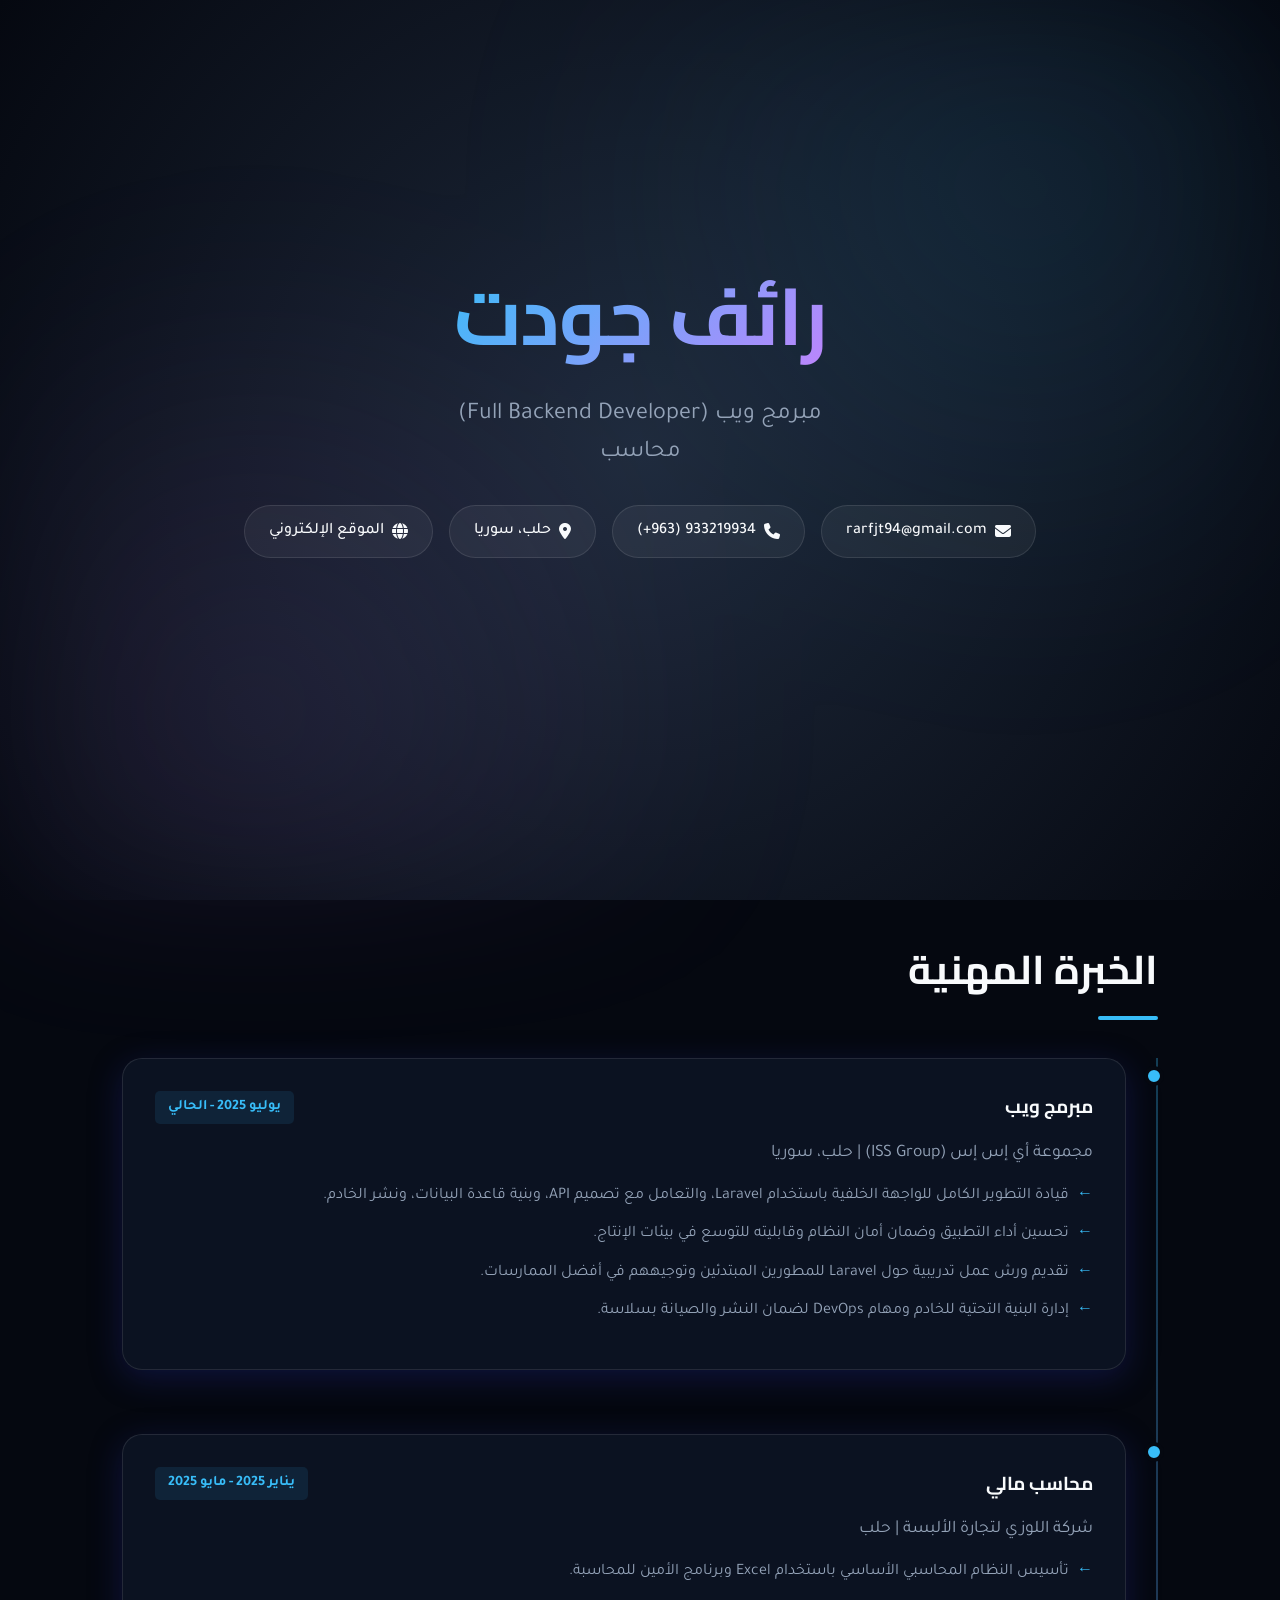
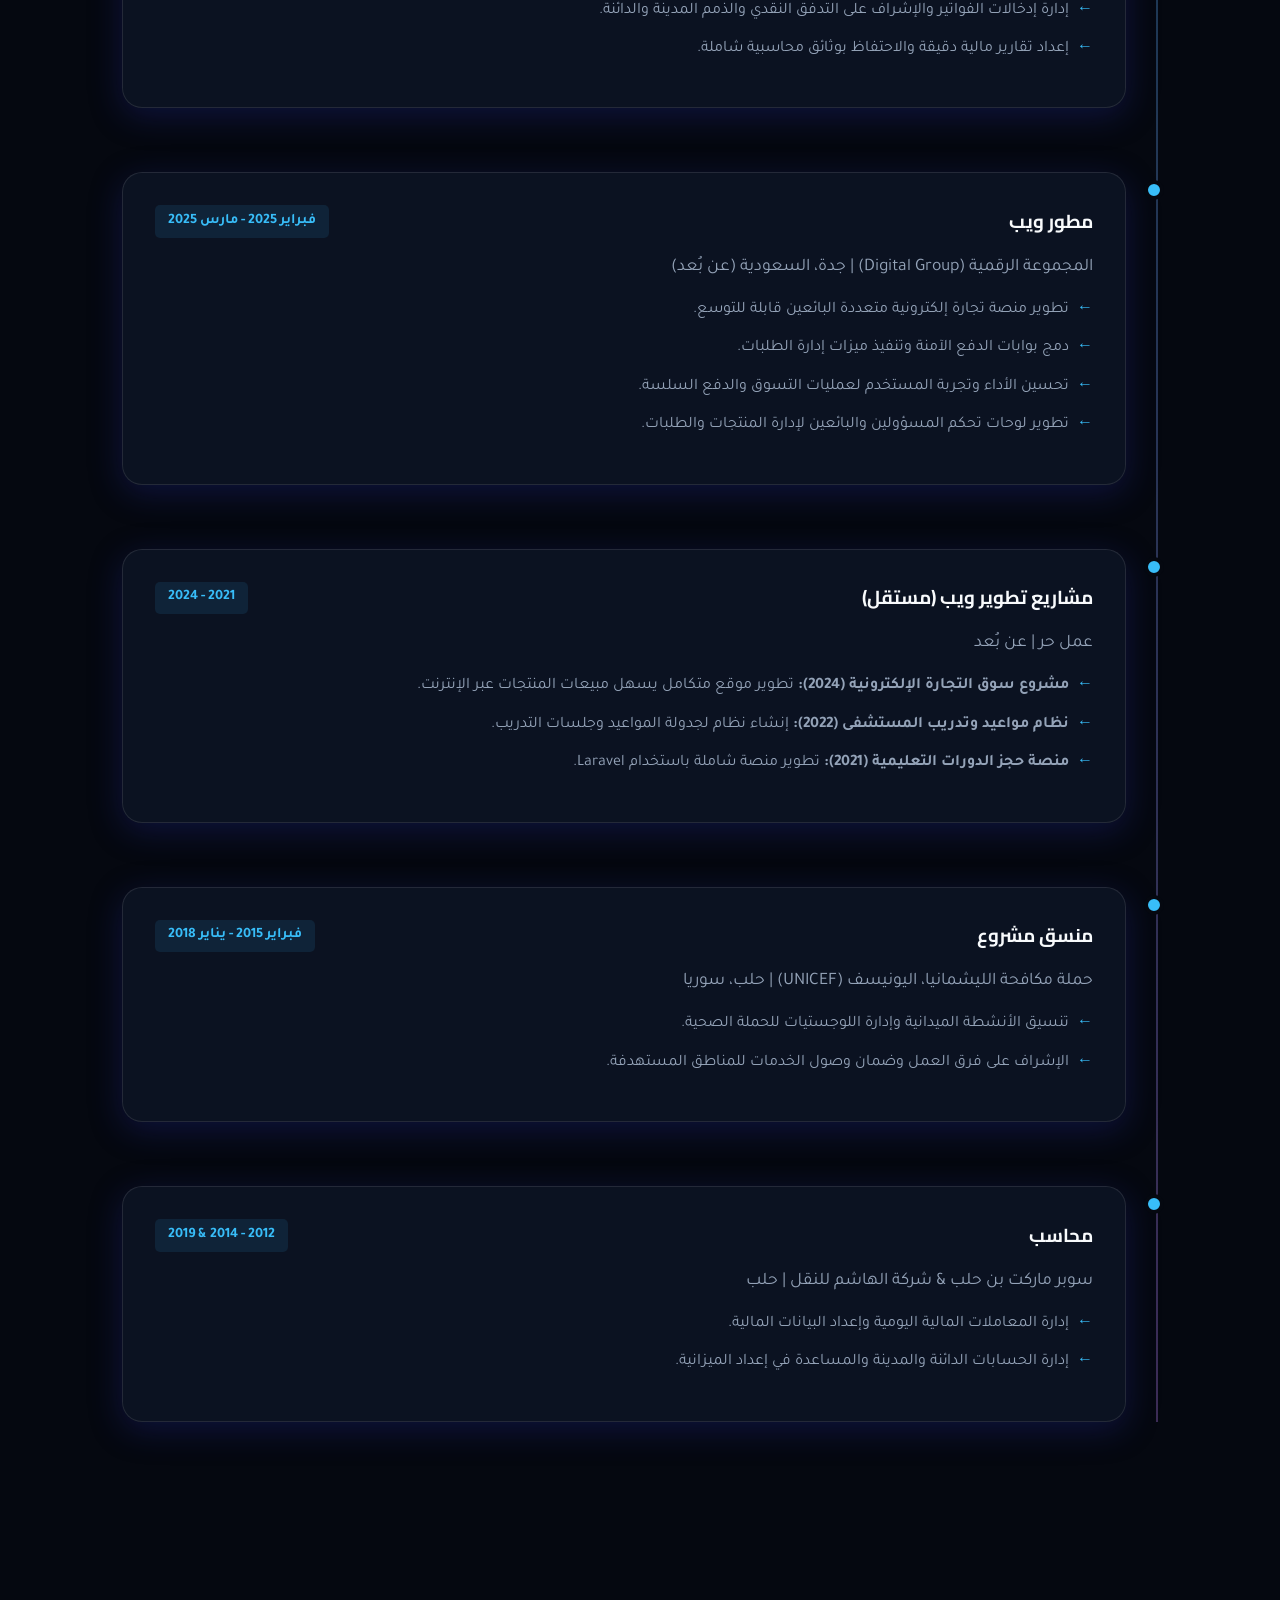
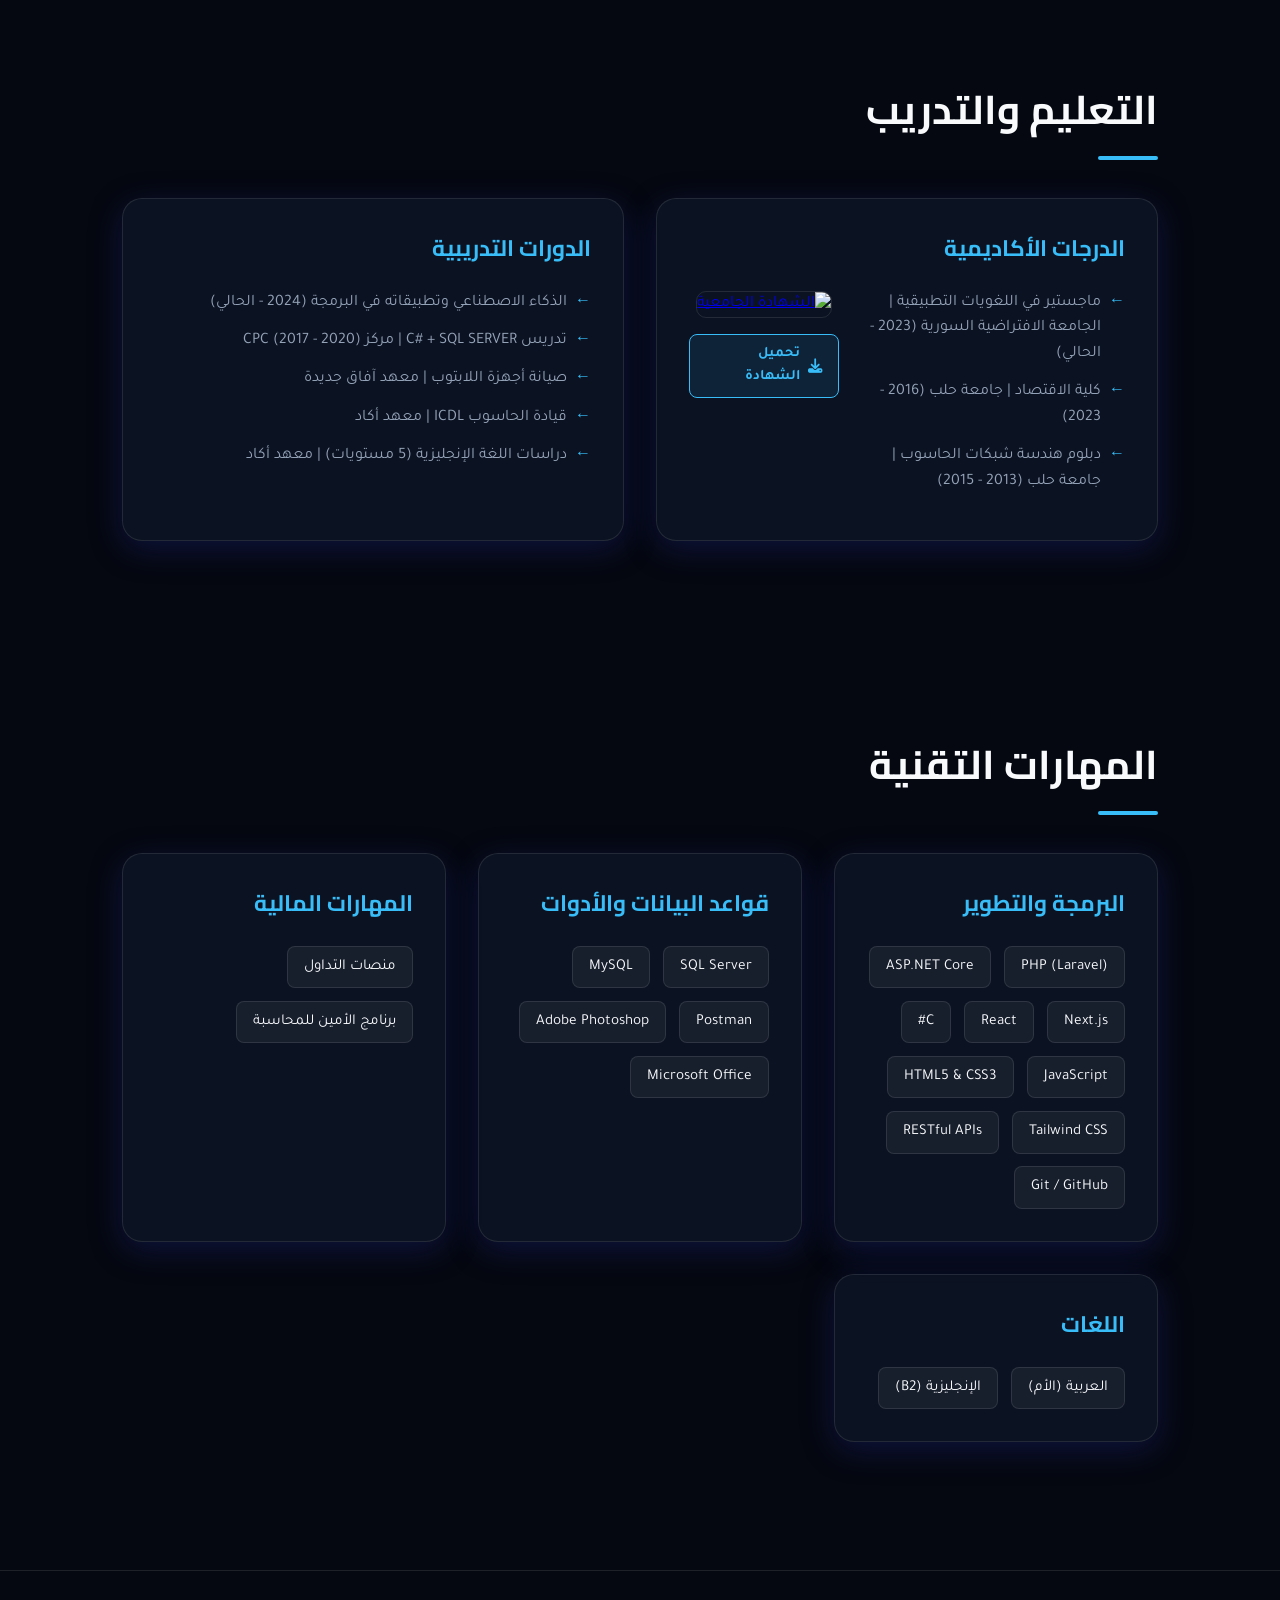
==== index.html @ 92ba601a "Initial commit: Premium Arabic CV with degree preview" ====
<!DOCTYPE html>
<html lang="ar" dir="rtl">

<head>
    <meta charset="UTF-8">
    <meta name="viewport" content="width=device-width, initial-scale=1.0">
    <meta name="description" content="السيرة الذاتية المهنية لرائف جودت - مبرمج ويب خبير و محاسب مالي">
    <title>رائف جودت | مبرمج ويب & محاسب مالي</title>
    <link rel="stylesheet" href="styles.css">
    <link rel="stylesheet" href="https://cdnjs.cloudflare.com/ajax/libs/font-awesome/6.4.0/css/all.min.css">
</head>

<body>
    <div class="bg-mesh"></div>

    <header class="hero container">
        <h1 class="reveal">رائف جودت</h1>
        <p class="reveal">مبرمج ويب (Full Backend Developer) </p>
        <p class="reveal"> محاسب</p>
        <div class="contact-pill-container reveal">
            <a href="mailto:rarfjt94@gmail.com" class="contact-pill">
                <i class="fas fa-envelope"></i>
                <span>rarfjt94@gmail.com</span>
            </a>
            <a href="tel:+963933219934" class="contact-pill">
                <i class="fas fa-phone"></i>
                <span> 933219934 (963+)</span>
            </a>
            <div class="contact-pill">
                <i class="fas fa-map-marker-alt"></i>
                <span>حلب، سوريا</span>
            </div>
            <a href="https://sensational-jalebi-9e855a.netlify.app" target="_blank" class="contact-pill">
                <i class="fas fa-globe"></i>
                <span>الموقع الإلكتروني</span>
            </a>
        </div>
    </header>

    <main class="container">

        <!-- الخبرة المهنية -->
        <section id="experience">
            <div class="section-header reveal">
                <h2>الخبرة المهنية</h2>
            </div>

            <div class="timeline">

                <div class="timeline-item reveal">
                    <div class="glass-panel timeline-content">
                        <div class="timeline-header">
                            <h3>مبرمج ويب</h3>
                            <span class="timeline-date">يوليو 2025 - الحالي</span>
                        </div>
                        <span class="company-info">مجموعة أي إس إس (ISS Group) | حلب، سوريا</span>
                        <ul class="experience-list">
                            <li>قيادة التطوير الكامل للواجهة الخلفية باستخدام Laravel، والتعامل مع تصميم API، وبنية
                                قاعدة البيانات، ونشر الخادم.</li>
                            <li>تحسين أداء التطبيق وضمان أمان النظام وقابليته للتوسع في بيئات الإنتاج.</li>
                            <li>تقديم ورش عمل تدريبية حول Laravel للمطورين المبتدئين وتوجيههم في أفضل الممارسات.</li>
                            <li>إدارة البنية التحتية للخادم ومهام DevOps لضمان النشر والصيانة بسلاسة.</li>
                        </ul>
                    </div>
                </div>

                <div class="timeline-item reveal">
                    <div class="glass-panel timeline-content">
                        <div class="timeline-header">
                            <h3>محاسب مالي</h3>
                            <span class="timeline-date">يناير 2025 - مايو 2025</span>
                        </div>
                        <span class="company-info">شركة اللوزي لتجارة الألبسة | حلب</span>
                        <ul class="experience-list">
                            <li>تأسيس النظام المحاسبي الأساسي باستخدام Excel وبرنامج الأمين للمحاسبة.</li>
                            <li>إدارة إدخالات الفواتير والإشراف على التدفق النقدي والذمم المدينة والدائنة.</li>
                            <li>إعداد تقارير مالية دقيقة والاحتفاظ بوثائق محاسبية شاملة.</li>
                        </ul>
                    </div>
                </div>

                <div class="timeline-item reveal">
                    <div class="glass-panel timeline-content">
                        <div class="timeline-header">
                            <h3>مطور ويب</h3>
                            <span class="timeline-date">فبراير 2025 - مارس 2025</span>
                        </div>
                        <span class="company-info">المجموعة الرقمية (Digital Group) | جدة، السعودية (عن بُعد)</span>
                        <ul class="experience-list">
                            <li>تطوير منصة تجارة إلكترونية متعددة البائعين قابلة للتوسع.</li>
                            <li>دمج بوابات الدفع الآمنة وتنفيذ ميزات إدارة الطلبات.</li>
                            <li>تحسين الأداء وتجربة المستخدم لعمليات التسوق والدفع السلسة.</li>
                            <li>تطوير لوحات تحكم المسؤولين والبائعين لإدارة المنتجات والطلبات.</li>
                        </ul>
                    </div>
                </div>

                <div class="timeline-item reveal">
                    <div class="glass-panel timeline-content">
                        <div class="timeline-header">
                            <h3>مشاريع تطوير ويب (مستقل)</h3>
                            <span class="timeline-date">2021 - 2024</span>
                        </div>
                        <span class="company-info">عمل حر | عن بُعد</span>
                        <ul class="experience-list">
                            <li><strong>مشروع سوق التجارة الإلكترونية (2024):</strong> تطوير موقع متكامل يسهل مبيعات
                                المنتجات عبر الإنترنت.</li>
                            <li><strong>نظام مواعيد وتدريب المستشفى (2022):</strong> إنشاء نظام لجدولة المواعيد وجلسات
                                التدريب.</li>
                            <li><strong>منصة حجز الدورات التعليمية (2021):</strong> تطوير منصة شاملة باستخدام Laravel.
                            </li>
                        </ul>
                    </div>
                </div>

                <div class="timeline-item reveal">
                    <div class="glass-panel timeline-content">
                        <div class="timeline-header">
                            <h3>منسق مشروع</h3>
                            <span class="timeline-date">فبراير 2015 - يناير 2018</span>
                        </div>
                        <span class="company-info">حملة مكافحة الليشمانيا، اليونيسف (UNICEF) | حلب، سوريا</span>
                        <ul class="experience-list">
                            <li>تنسيق الأنشطة الميدانية وإدارة اللوجستيات للحملة الصحية.</li>
                            <li>الإشراف على فرق العمل وضمان وصول الخدمات للمناطق المستهدفة.</li>
                        </ul>
                    </div>
                </div>

                <div class="timeline-item reveal">
                    <div class="glass-panel timeline-content">
                        <div class="timeline-header">
                            <h3>محاسب</h3>
                            <span class="timeline-date">2012 - 2014 & 2019</span>
                        </div>
                        <span class="company-info">سوبر ماركت بن حلب & شركة الهاشم للنقل | حلب</span>
                        <ul class="experience-list">
                            <li>إدارة المعاملات المالية اليومية وإعداد البيانات المالية.</li>
                            <li>إدارة الحسابات الدائنة والمدينة والمساعدة في إعداد الميزانية.</li>
                        </ul>
                    </div>
                </div>

            </div>
        </section>

        <!-- التعليم -->
        <section id="education">
            <div class="section-header reveal">
                <h2>التعليم والتدريب</h2>
            </div>

            <div class="skills-grid">
                <div class="glass-panel skill-category reveal">
                    <h3>الدرجات الأكاديمية</h3>
                    <div class="degree-container">
                        <div class="degree-text">
                            <ul class="experience-list">
                                <li>ماجستير في اللغويات التطبيقية | الجامعة الافتراضية السورية (2023 - الحالي)</li>
                                <li>كلية الاقتصاد | جامعة حلب (2016 - 2023)</li>
                                <li>دبلوم هندسة شبكات الحاسوب | جامعة حلب (2013 - 2015)</li>
                            </ul>
                        </div>
                        <div class="degree-preview">
                            <a href="img20240713_06535596.png" target="_blank">
                                <img src="img20240713_06535596.png" alt="الشهادة الجامعية" class="doc-thumb">
                            </a>
                            <a href="img20240713_06535596.png" download class="btn-download">
                                <i class="fas fa-download"></i>
                                <span>تحميل الشهادة</span>
                            </a>
                        </div>
                    </div>
                </div>

                <div class="glass-panel skill-category reveal">
                    <h3>الدورات التدريبية</h3>
                    <ul class="experience-list">
                        <li>الذكاء الاصطناعي وتطبيقاته في البرمجة (2024 - الحالي)</li>
                        <li>تدريس C# + SQL SERVER | مركز CPC (2017 - 2020)</li>
                        <li>صيانة أجهزة اللابتوب | معهد آفاق جديدة</li>
                        <li>قيادة الحاسوب ICDL | معهد أكاد</li>
                        <li>دراسات اللغة الإنجليزية (5 مستويات) | معهد أكاد</li>
                    </ul>
                </div>
            </div>
        </section>

        <!-- المهارات -->
        <section id="skills">
            <div class="section-header reveal">
                <h2>المهارات التقنية</h2>
            </div>

            <div class="skills-grid">
                <div class="glass-panel skill-category reveal">
                    <h3>البرمجة والتطوير</h3>
                    <div class="skill-tags">
                        <span class="skill-tag">PHP (Laravel)</span>
                        <span class="skill-tag">ASP.NET Core</span>
                        <span class="skill-tag">Next.js</span>
                        <span class="skill-tag">React</span>
                        <span class="skill-tag">C#</span>
                        <span class="skill-tag">JavaScript</span>
                        <span class="skill-tag">HTML5 & CSS3</span>
                        <span class="skill-tag">Tailwind CSS</span>
                        <span class="skill-tag">RESTful APIs</span>
                        <span class="skill-tag">Git / GitHub</span>
                    </div>
                </div>

                <div class="glass-panel skill-category reveal">
                    <h3>قواعد البيانات والأدوات</h3>
                    <div class="skill-tags">
                        <span class="skill-tag">SQL Server</span>
                        <span class="skill-tag">MySQL</span>
                        <span class="skill-tag">Postman</span>
                        <span class="skill-tag">Adobe Photoshop</span>
                        <span class="skill-tag">Microsoft Office</span>
                    </div>
                </div>

                <div class="glass-panel skill-category reveal">
                    <h3>المهارات المالية</h3>
                    <div class="skill-tags">
                        <span class="skill-tag">منصات التداول</span>
                        <span class="skill-tag">برنامج الأمين للمحاسبة</span>
                    </div>
                </div>

                <div class="glass-panel skill-category reveal">
                    <h3>اللغات</h3>
                    <div class="skill-tags">
                        <span class="skill-tag">العربية (الأم)</span>
                        <span class="skill-tag">الإنجليزية (B2)</span>
                    </div>
                </div>
            </div>
        </section>

    </main>

    <footer>

    </footer>

    <script src="script.js"></script>
</body>

</html>
---- styles.css ----
@import url('https://fonts.googleapis.com/css2?family=Cairo:wght@400;700;900&family=Tajawal:wght@300;400;500;700&display=swap');

:root {
    --bg-dark: #050810;
    --card-bg: rgba(15, 23, 42, 0.7);
    --primary: #38bdf8;
    --secondary: #818cf8;
    --accent: #c084fc;
    --text-primary: #f8fafc;
    --text-secondary: #94a3b8;
    --glass-border: rgba(255, 255, 255, 0.1);
    --glass-shadow: 0 8px 32px 0 rgba(31, 38, 135, 0.37);
    --transition: all 0.4s cubic-bezier(0.4, 0, 0.2, 1);
}

* {
    margin: 0;
    padding: 0;
    box-sizing: border-box;
}

body {
    background-color: var(--bg-dark);
    color: var(--text-primary);
    font-family: 'Tajawal', sans-serif;
    line-height: 1.6;
    overflow-x: hidden;
    scroll-behavior: smooth;
    direction: rtl;
}

h1, h2, h3, h4 {
    font-family: 'Cairo', sans-serif;
    font-weight: 700;
}

/* Background Animation */
.bg-mesh {
    position: fixed;
    top: 0;
    left: 0;
    width: 100%;
    height: 100%;
    z-index: -1;
    background: radial-gradient(circle at 50% 50%, #1e293b 0%, #050810 100%);
}

.bg-mesh::after {
    content: '';
    position: absolute;
    width: 100%;
    height: 100%;
    background: radial-gradient(circle at 80% 20%, rgba(56, 189, 248, 0.1) 0%, transparent 40%),
                radial-gradient(circle at 20% 80%, rgba(192, 132, 252, 0.1) 0%, transparent 40%);
    filter: blur(80px);
}

.container {
    max-width: 1100px;
    margin: 0 auto;
    padding: 2rem;
}

/* Glassmorphism Classes */
.glass-panel {
    background: var(--card-bg);
    backdrop-filter: blur(12px);
    -webkit-backdrop-filter: blur(12px);
    border: 1px solid var(--glass-border);
    border-radius: 20px;
    box-shadow: var(--glass-shadow);
}

/* Hero Section */
.hero {
    height: 90vh;
    display: flex;
    flex-direction: column;
    justify-content: center;
    align-items: center;
    text-align: center;
    padding: 2rem;
    position: relative;
    overflow: hidden;
}

.hero h1 {
    font-size: clamp(3rem, 8vw, 5rem);
    background: linear-gradient(135deg, var(--primary), var(--accent));
    -webkit-background-clip: text;
    -webkit-text-fill-color: transparent;
    margin-bottom: 1rem;
    letter-spacing: -1px;
}

.hero p {
    font-size: 1.5rem;
    color: var(--text-secondary);
    max-width: 700px;
}

.contact-pill-container {
    display: flex;
    flex-wrap: wrap;
    justify-content: center;
    gap: 1rem;
    margin-top: 2rem;
}

.contact-pill {
    display: flex;
    align-items: center;
    gap: 0.5rem;
    padding: 0.8rem 1.5rem;
    background: rgba(255, 255, 255, 0.05);
    border: 1px solid var(--glass-border);
    border-radius: 50px;
    text-decoration: none;
    color: var(--text-primary);
    transition: var(--transition);
    font-weight: 500;
}

.contact-pill:hover {
    background: var(--primary);
    color: var(--bg-dark);
    transform: translateY(-5px);
    box-shadow: 0 10px 20px rgba(56, 189, 248, 0.3);
}

/* Sections */
section {
    padding: 6rem 0;
}

.section-header {
    margin-bottom: 3rem;
    position: relative;
}

.section-header h2 {
    font-size: 2.5rem;
    display: inline-block;
    padding-bottom: 0.5rem;
}

.section-header::after {
    content: '';
    position: absolute;
    bottom: -10px;
    right: 0;
    width: 60px;
    height: 4px;
    background: var(--primary);
    border-radius: 2px;
}

/* Experience Timeline */
.timeline {
    position: relative;
    padding-right: 2rem;
}

.timeline::before {
    content: '';
    position: absolute;
    right: 0;
    top: 0;
    width: 2px;
    height: 100%;
    background: linear-gradient(to bottom, var(--primary), var(--accent));
    opacity: 0.3;
}

.timeline-item {
    position: relative;
    margin-bottom: 4rem;
}

.timeline-item::after {
    content: '';
    position: absolute;
    right: -2.35rem;
    top: 0.5rem;
    width: 12px;
    height: 12px;
    background: var(--primary);
    border-radius: 50%;
    border: 4px solid var(--bg-dark);
    z-index: 10;
}

.timeline-content {
    padding: 2rem;
    transition: var(--transition);
}

.timeline-content:hover {
    transform: translateX(-10px);
    background: rgba(255, 255, 255, 0.03);
}

.timeline-header {
    display: flex;
    justify-content: space-between;
    align-items: center;
    margin-bottom: 1rem;
    flex-wrap: wrap;
    gap: 1rem;
}

.timeline-date {
    color: var(--primary);
    font-weight: 700;
    font-size: 0.9rem;
    background: rgba(56, 189, 248, 0.1);
    padding: 0.3rem 0.8rem;
    border-radius: 5px;
}

.company-info {
    font-size: 1.1rem;
    color: var(--text-secondary);
    margin-bottom: 1rem;
    display: block;
}

.experience-list {
    list-style: none;
}

.experience-list li {
    margin-bottom: 0.8rem;
    position: relative;
    padding-right: 1.5rem;
    color: var(--text-secondary);
}

.experience-list li::before {
    content: '←';
    position: absolute;
    right: 0;
    color: var(--primary);
}

/* Skills Grid */
.skills-grid {
    display: grid;
    grid-template-columns: repeat(auto-fit, minmax(300px, 1fr));
    gap: 2rem;
}

.skill-category {
    padding: 2rem;
}

.skill-category h3 {
    margin-bottom: 1.5rem;
    color: var(--primary);
    font-size: 1.4rem;
}

.skill-tags {
    display: flex;
    flex-wrap: wrap;
    gap: 0.8rem;
}

.skill-tag {
    padding: 0.5rem 1rem;
    background: rgba(255, 255, 255, 0.05);
    border: 1px solid var(--glass-border);
    border-radius: 8px;
    transition: var(--transition);
    font-size: 0.95rem;
    cursor: default;
}

.skill-tag:hover {
    background: rgba(255, 255, 255, 0.1);
    border-color: var(--primary);
    color: var(--primary);
}

/* Document Preview Style */
.degree-container {
    display: flex;
    gap: 1.5rem;
    align-items: flex-start;
    flex-wrap: wrap;
}

.degree-text {
    flex: 2;
}

.degree-preview {
    flex: 1;
    min-width: 150px;
    display: flex;
    flex-direction: column;
    align-items: center;
    gap: 1rem;
}

.doc-thumb {
    width: 100%;
    border-radius: 10px;
    border: 1px solid var(--glass-border);
    transition: var(--transition);
    cursor: zoom-in;
}

.doc-thumb:hover {
    transform: scale(1.05);
    border-color: var(--primary);
}

.btn-download {
    padding: 0.5rem 1rem;
    background: rgba(56, 189, 248, 0.1);
    border: 1px solid var(--primary);
    color: var(--primary);
    border-radius: 8px;
    text-decoration: none;
    font-size: 0.9rem;
    font-weight: bold;
    display: flex;
    align-items: center;
    gap: 0.5rem;
    transition: var(--transition);
}

.btn-download:hover {
    background: var(--primary);
    color: var(--bg-dark);
}

/* Animations */
.reveal {
    opacity: 0;
    transform: translateY(30px);
    transition: all 0.8s ease-out;
}

.reveal.active {
    opacity: 1;
    transform: translateY(0);
}

/* Footer */
footer {
    padding: 4rem 2rem;
    text-align: center;
    border-top: 1px solid var(--glass-border);
    color: var(--text-secondary);
}

@media (max-width: 768px) {
    .hero h1 { font-size: 3rem; }
    .hero p { font-size: 1.2rem; }
    .timeline::before { right: -5px; }
    .timeline-item::after { right: -2.85rem; }
}
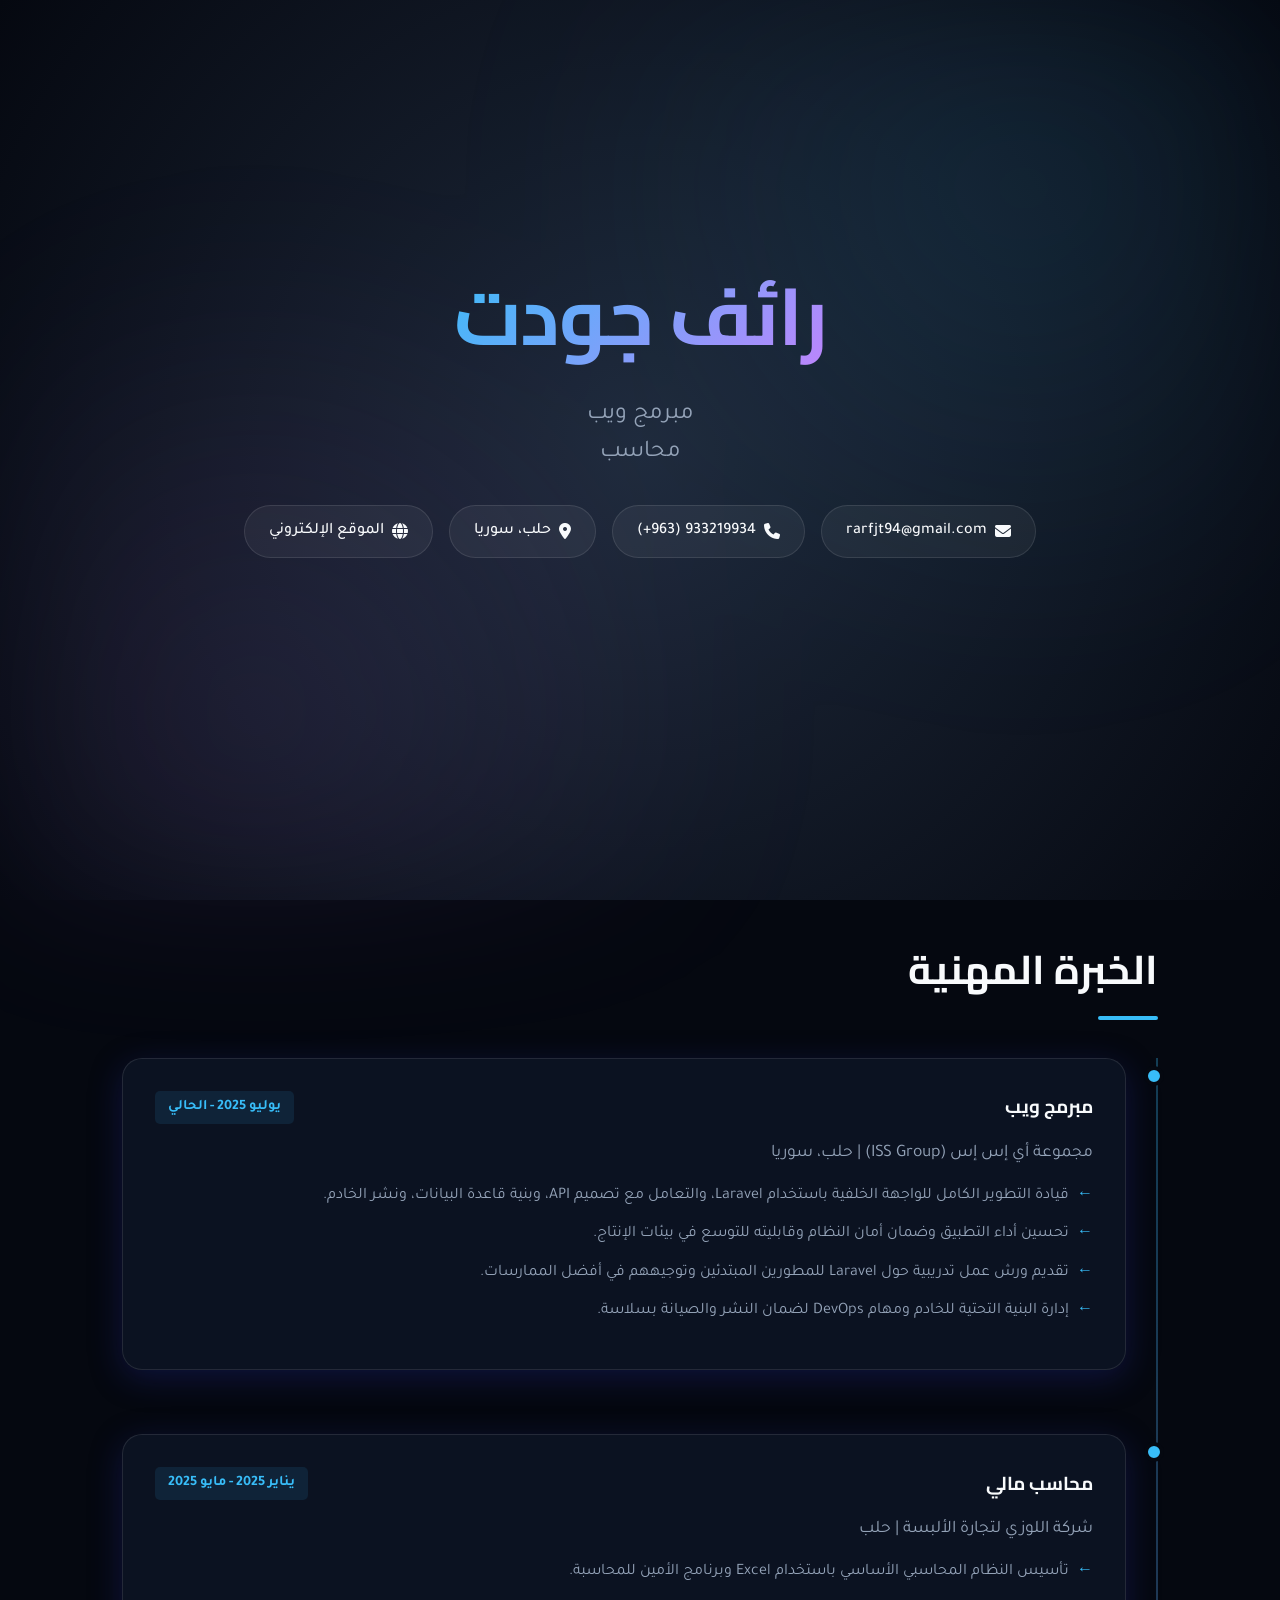
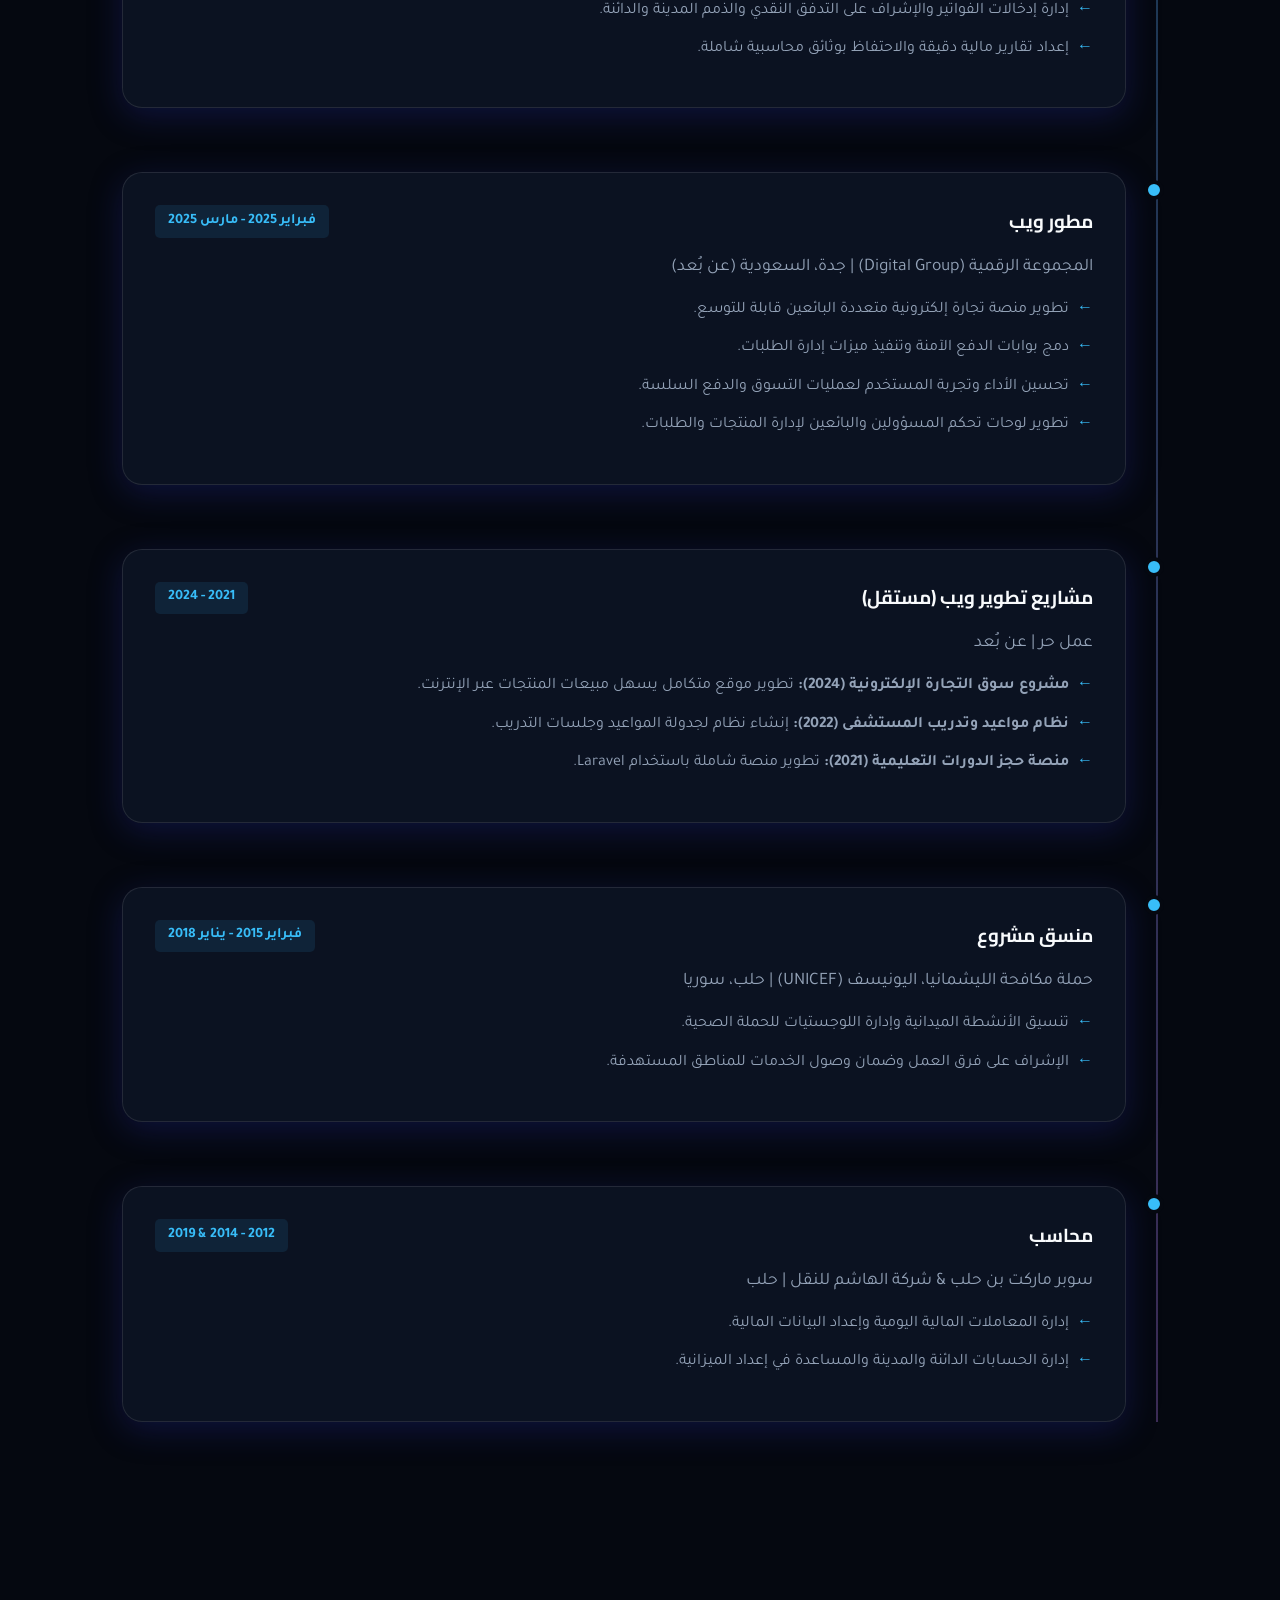
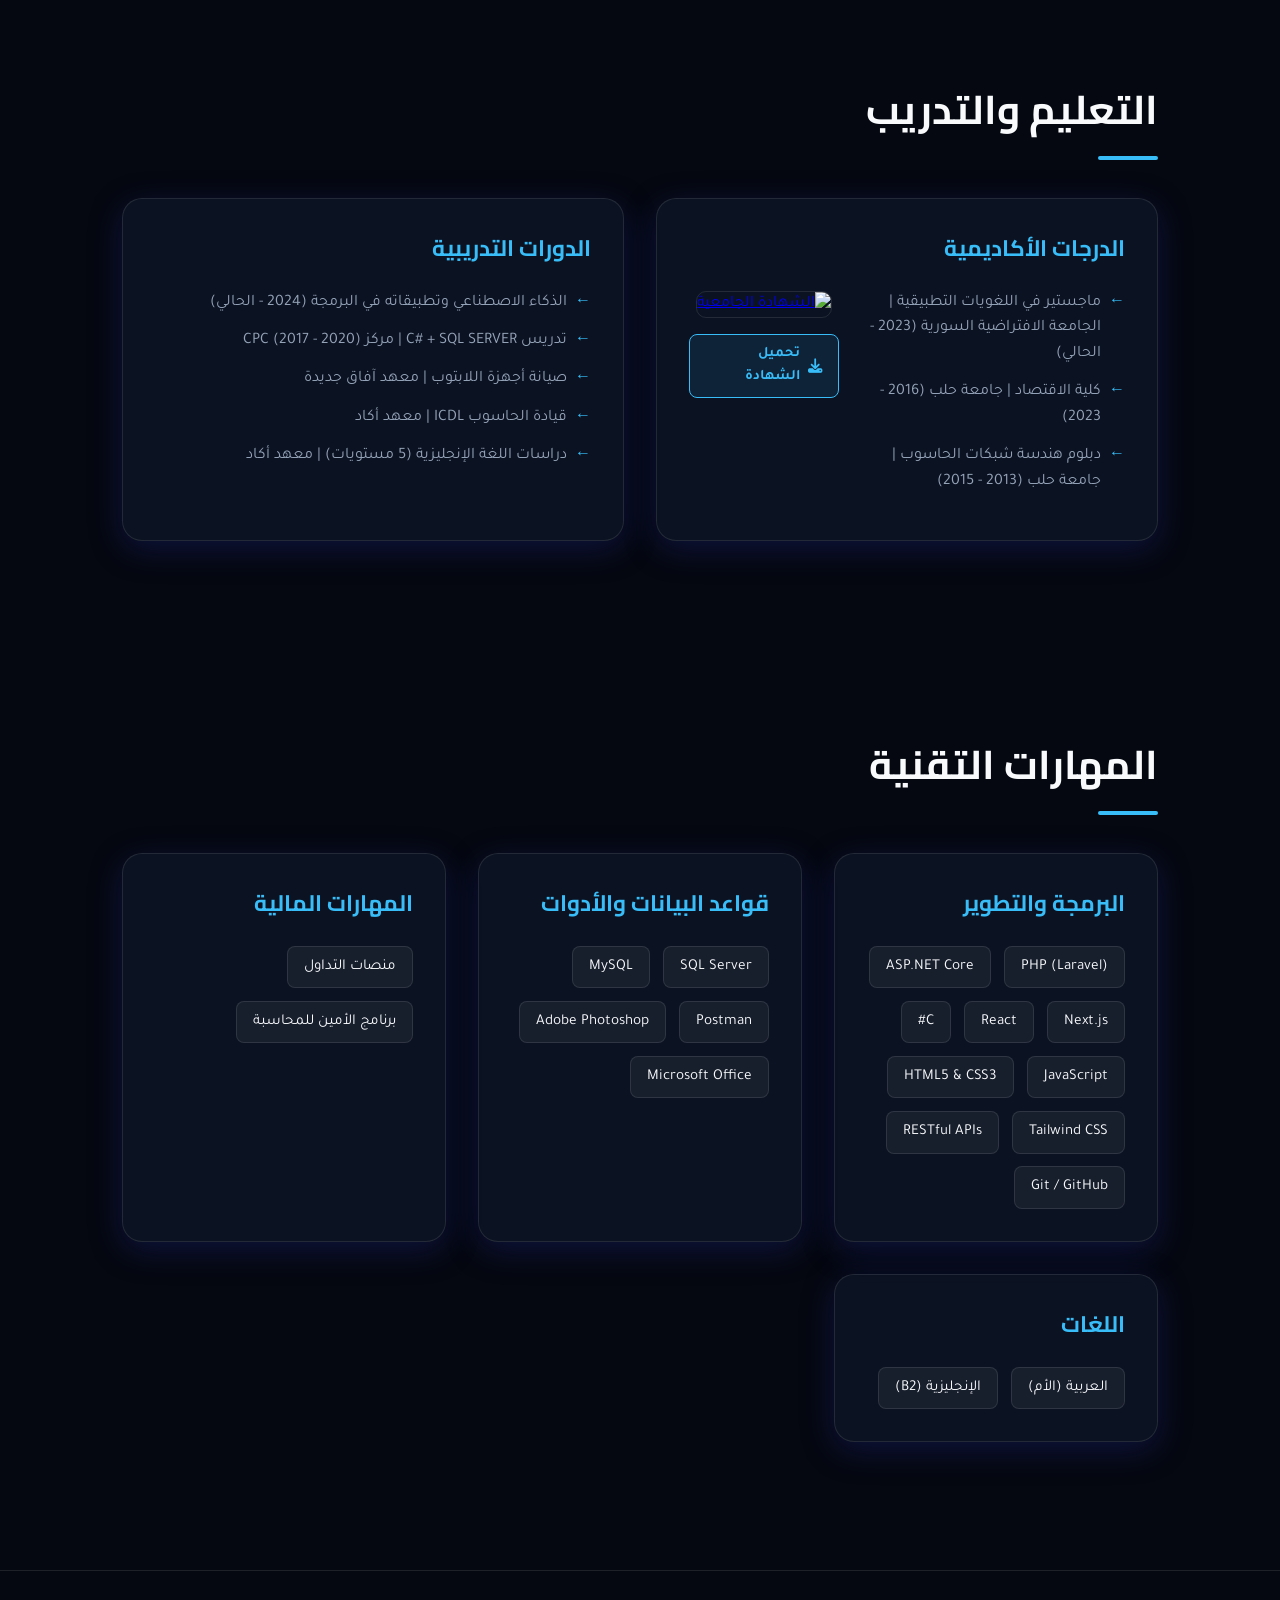
==== commit 04bff7d6: "Update job titles and minor improvements" ====
--- a/index.html
+++ b/index.html
@@ -15,7 +15,7 @@
 
     <header class="hero container">
         <h1 class="reveal">رائف جودت</h1>
-        <p class="reveal">مبرمج ويب (Full Backend Developer) </p>
+        <p class="reveal">مبرمج ويب</p>
         <p class="reveal"> محاسب</p>
         <div class="contact-pill-container reveal">
             <a href="mailto:rarfjt94@gmail.com" class="contact-pill">
